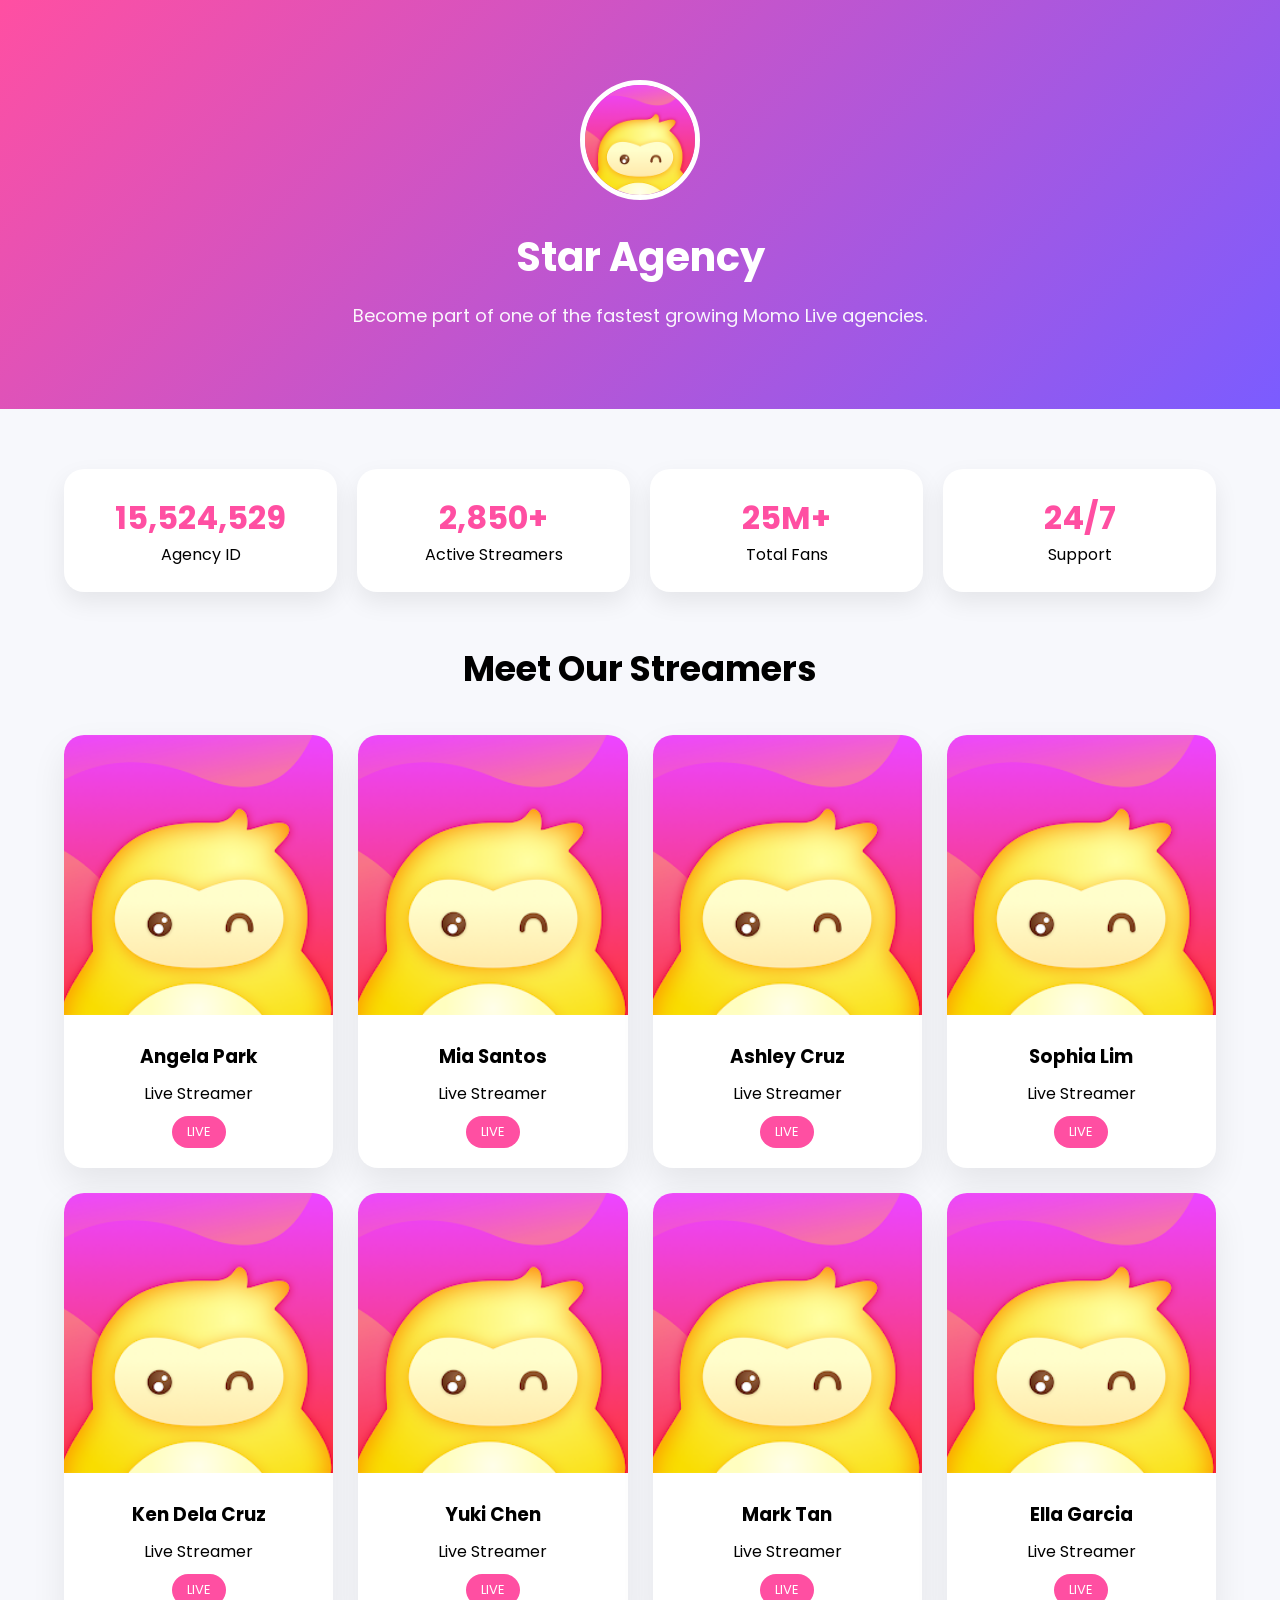
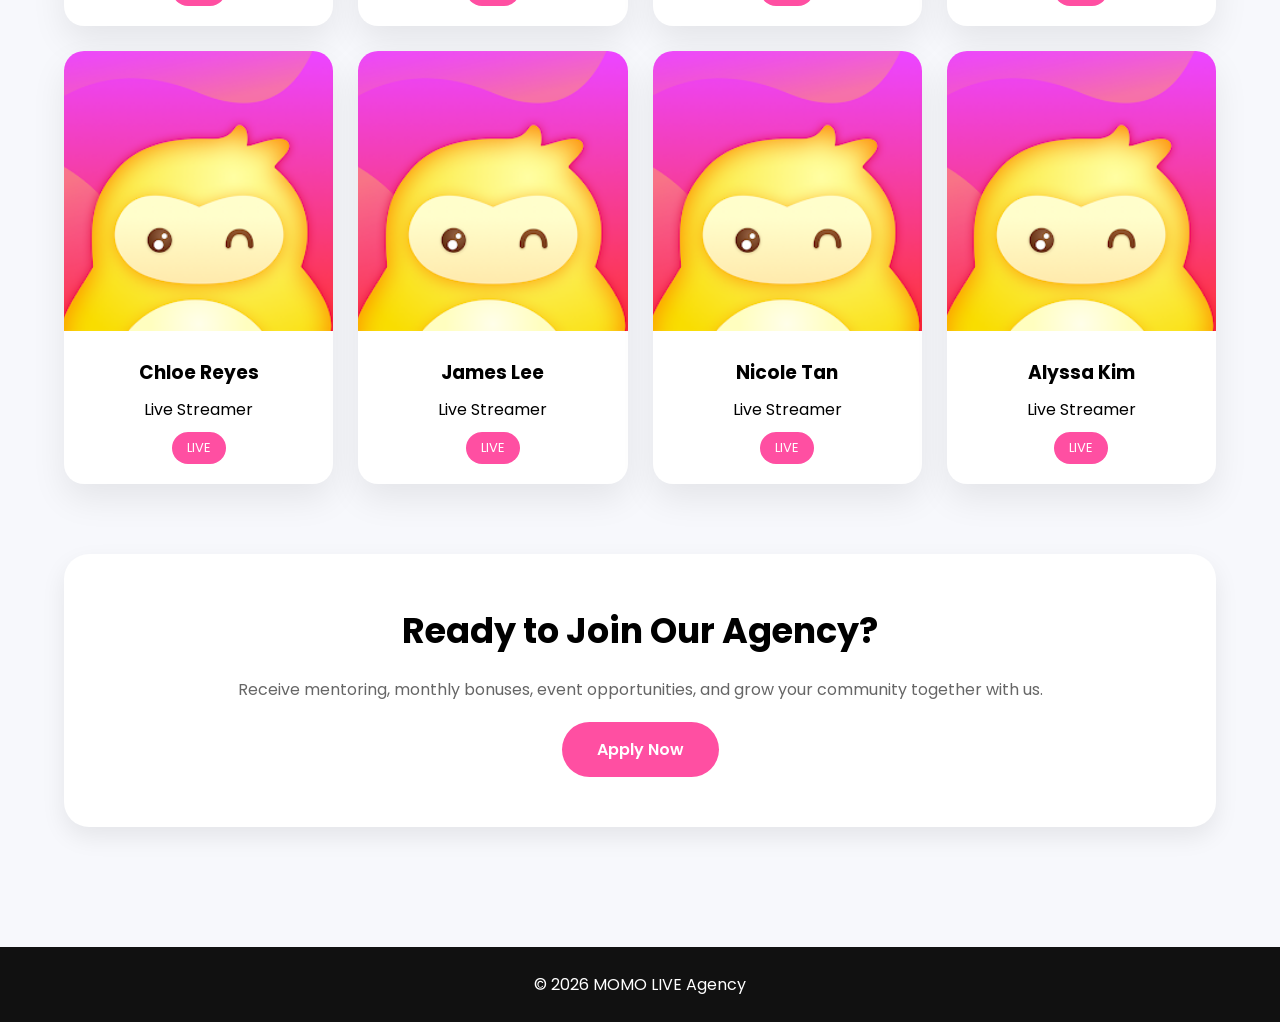
==== agency.html @ b225cd43 "added" ====
<!DOCTYPE html>
<html lang="en">

<head>

<meta charset="UTF-8">

<meta name="viewport" content="width=device-width, initial-scale=1.0">

<title>Join Our Agency</title>

<link rel="icon" href="images/momo-icon.webp">

<link href="https://fonts.googleapis.com/css2?family=Poppins:wght@300;400;500;600;700&display=swap" rel="stylesheet">

<style>

*{

margin:0;
padding:0;
box-sizing:border-box;
font-family:Poppins,sans-serif;

}

body{

background:#f7f8fc;

}

header{

background:linear-gradient(135deg,#ff4fa2,#7b5cff);

color:white;

padding:80px 20px;

text-align:center;

}

header img{

width:120px;

height:120px;

border-radius:50%;

border:5px solid white;

object-fit:cover;

margin-bottom:20px;

}

header h1{

font-size:40px;

}

header p{

margin-top:15px;

font-size:18px;

opacity:.95;

}

.container{

width:90%;

max-width:1300px;

margin:auto;

padding:60px 0;

}

.stats{

display:grid;

grid-template-columns:repeat(4,1fr);

gap:20px;

margin-bottom:50px;

}

.stat{

background:white;

padding:25px;

border-radius:20px;

text-align:center;

box-shadow:0 10px 25px rgba(0,0,0,.08);

}

.stat h2{

color:#ff4fa2;

font-size:32px;

}

.section-title{

font-size:35px;

text-align:center;

margin-bottom:40px;

}

.members{

display:grid;

grid-template-columns:repeat(auto-fit,minmax(230px,1fr));

gap:25px;

}

.member{

background:white;

border-radius:20px;

overflow:hidden;

box-shadow:0 15px 35px rgba(0,0,0,.08);

transition:.3s;

}

.member:hover{

transform:translateY(-8px);

}

.member img{

width:100%;

height:280px;

object-fit:cover;

}

.info{

padding:20px;

text-align:center;

}

.info h3{

margin-bottom:10px;

}

.badge{

display:inline-block;

padding:6px 15px;

background:#ff4fa2;

color:white;

border-radius:50px;

font-size:13px;

margin-top:10px;

}

.join{

margin-top:70px;

background:white;

padding:50px;

border-radius:25px;

box-shadow:0 10px 25px rgba(0,0,0,.08);

text-align:center;

}

.join h2{

font-size:35px;

}

.join p{

margin:20px 0;

color:#666;

}

.join a{

display:inline-block;

padding:15px 35px;

background:#ff4fa2;

color:white;

text-decoration:none;

border-radius:50px;

font-weight:600;

}

footer{

margin-top:60px;

padding:25px;

text-align:center;

background:#111;

color:white;

}

@media(max-width:768px){

.stats{

grid-template-columns:repeat(2,1fr);

}

header h1{

font-size:30px;

}

.join{

padding:30px 20px;

}

}

</style>

</head>

<body>

<header>

<img src="images/momo1.png">

<h1>Star Agency</h1>

<p>Become part of one of the fastest growing Momo Live agencies.</p>

</header>

<div class="container">

<div class="stats">

<div class="stat">

<h2>15,524,529</h2>

<p>Agency ID</p>

</div>

<div class="stat">

<h2>2,850+</h2>

<p>Active Streamers</p>

</div>

<div class="stat">

<h2>25M+</h2>

<p>Total Fans</p>

</div>

<div class="stat">

<h2>24/7</h2>

<p>Support</p>

</div>

</div>

<h2 class="section-title">

Meet Our Streamers

</h2>

<div class="members">

<script>

const names=[

"Angela Park",

"Mia Santos",

"Ashley Cruz",

"Sophia Lim",

"Ken Dela Cruz",

"Yuki Chen",

"Mark Tan",

"Ella Garcia",

"Chloe Reyes",

"James Lee",

"Nicole Tan",

"Alyssa Kim"

];

document.write(

names.map(name=>`

<div class="member">

<img src="images/momo1.png">

<div class="info">

<h3>${name}</h3>

<p>Live Streamer</p>

<span class="badge">LIVE</span>

</div>

</div>

`).join('')

);

</script>

</div>

<div class="join">

<h2>

Ready to Join Our Agency?

</h2>

<p>

Receive mentoring, monthly bonuses, event opportunities, and grow your community together with us.

</p>

<a href="index.html">

Apply Now

</a>

</div>

</div>

<footer>

© 2026 MOMO LIVE Agency

</footer>

</body>

</html>
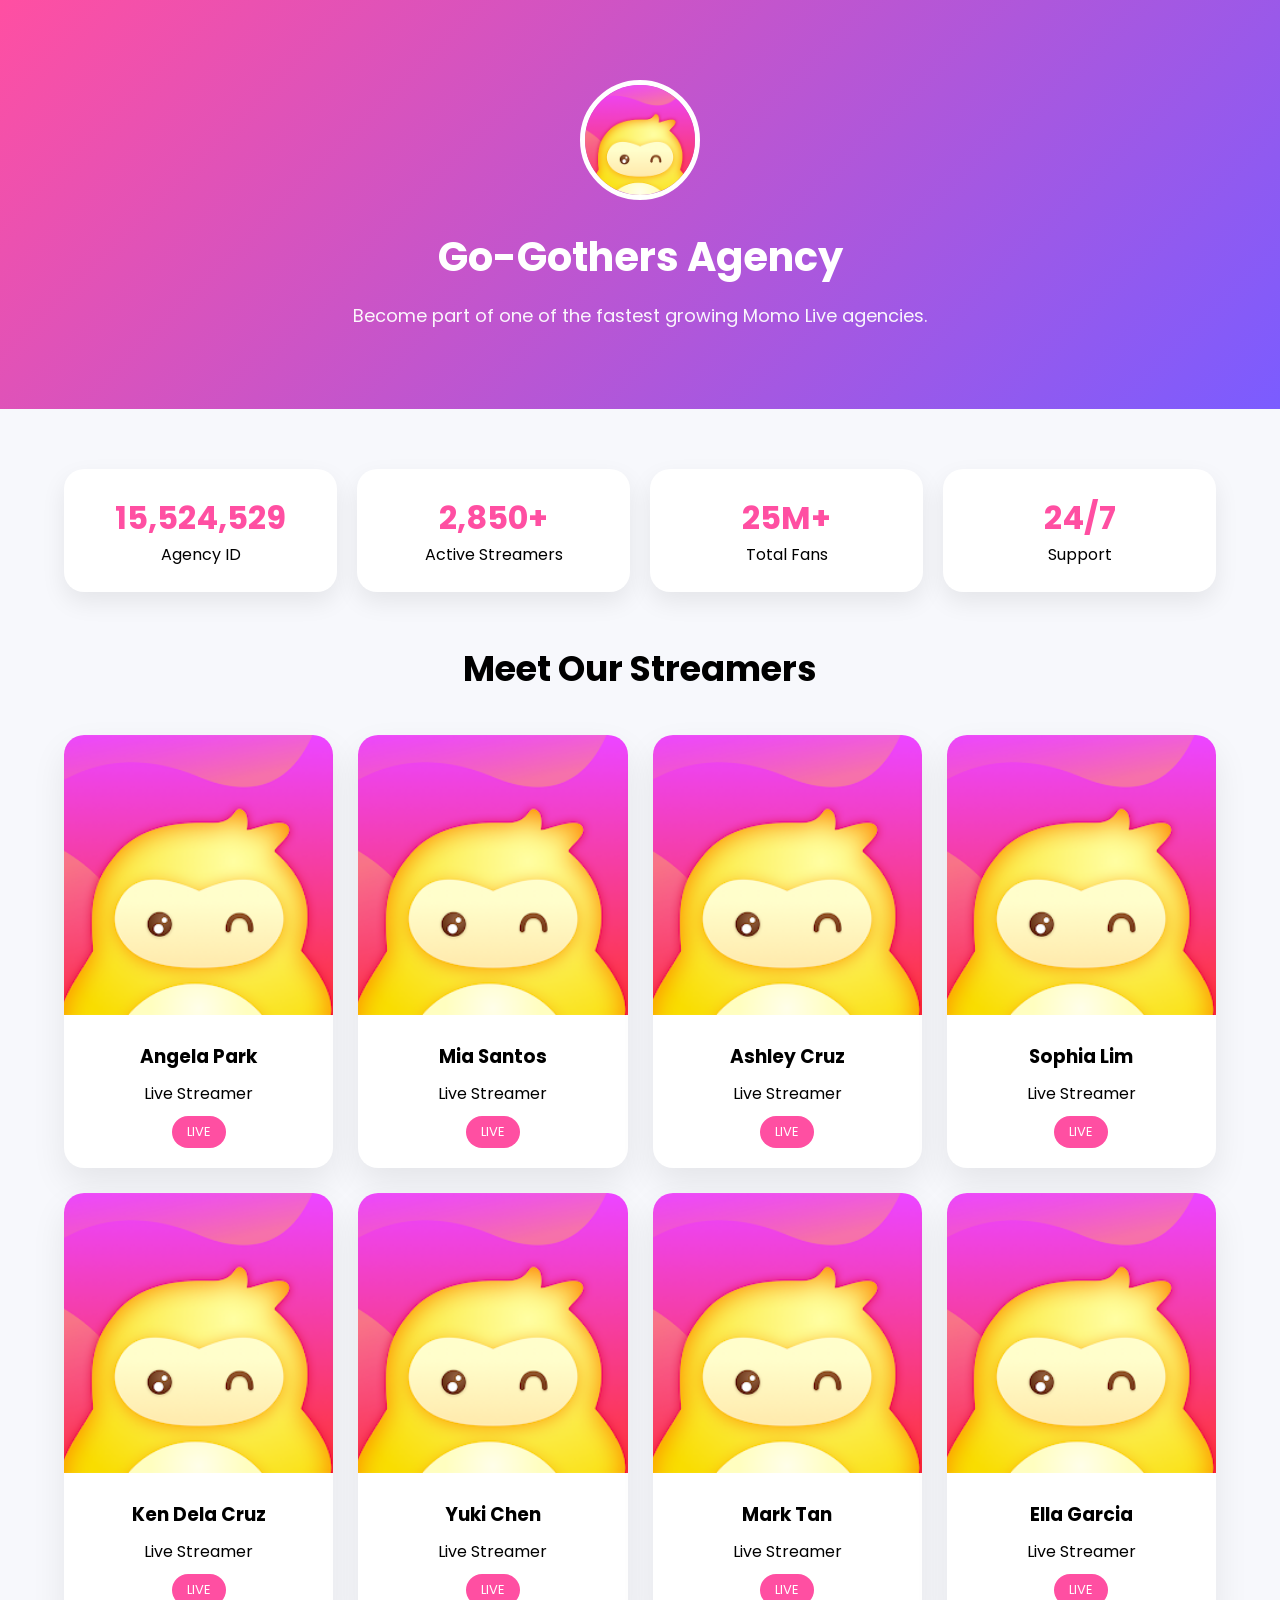
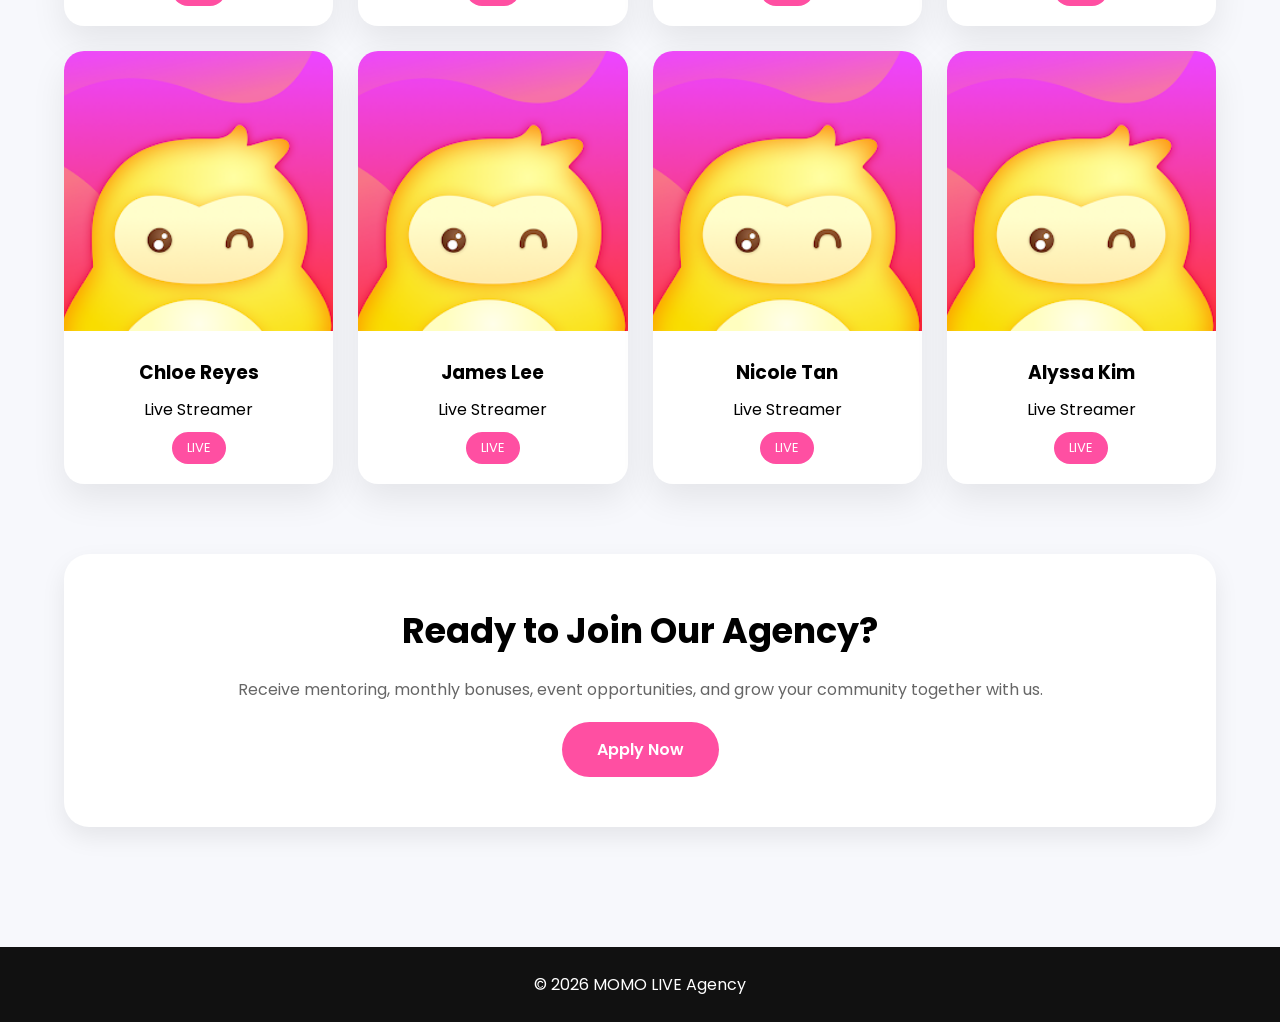
==== commit 48edbebb: "fixed" ====
--- a/agency.html
+++ b/agency.html
@@ -9,284 +9,10 @@
 
 <title>Join Our Agency</title>
 
-<link rel="icon" href="images/momo-icon.webp">
+<link href="https://fonts.googleapis.com/css2?family=Poppins:wght@300;400;500;600;700&display=swap" rel="stylesheet">
+<link rel="icon" type="image/webp" href="images/momo-icon.webp">
+<link rel="stylesheet" href="css/agency.css">
 
-<link href="https://fonts.googleapis.com/css2?family=Poppins:wght@300;400;500;600;700&display=swap" rel="stylesheet">
-
-<style>
-
-*{
-
-margin:0;
-padding:0;
-box-sizing:border-box;
-font-family:Poppins,sans-serif;
-
-}
-
-body{
-
-background:#f7f8fc;
-
-}
-
-header{
-
-background:linear-gradient(135deg,#ff4fa2,#7b5cff);
-
-color:white;
-
-padding:80px 20px;
-
-text-align:center;
-
-}
-
-header img{
-
-width:120px;
-
-height:120px;
-
-border-radius:50%;
-
-border:5px solid white;
-
-object-fit:cover;
-
-margin-bottom:20px;
-
-}
-
-header h1{
-
-font-size:40px;
-
-}
-
-header p{
-
-margin-top:15px;
-
-font-size:18px;
-
-opacity:.95;
-
-}
-
-.container{
-
-width:90%;
-
-max-width:1300px;
-
-margin:auto;
-
-padding:60px 0;
-
-}
-
-.stats{
-
-display:grid;
-
-grid-template-columns:repeat(4,1fr);
-
-gap:20px;
-
-margin-bottom:50px;
-
-}
-
-.stat{
-
-background:white;
-
-padding:25px;
-
-border-radius:20px;
-
-text-align:center;
-
-box-shadow:0 10px 25px rgba(0,0,0,.08);
-
-}
-
-.stat h2{
-
-color:#ff4fa2;
-
-font-size:32px;
-
-}
-
-.section-title{
-
-font-size:35px;
-
-text-align:center;
-
-margin-bottom:40px;
-
-}
-
-.members{
-
-display:grid;
-
-grid-template-columns:repeat(auto-fit,minmax(230px,1fr));
-
-gap:25px;
-
-}
-
-.member{
-
-background:white;
-
-border-radius:20px;
-
-overflow:hidden;
-
-box-shadow:0 15px 35px rgba(0,0,0,.08);
-
-transition:.3s;
-
-}
-
-.member:hover{
-
-transform:translateY(-8px);
-
-}
-
-.member img{
-
-width:100%;
-
-height:280px;
-
-object-fit:cover;
-
-}
-
-.info{
-
-padding:20px;
-
-text-align:center;
-
-}
-
-.info h3{
-
-margin-bottom:10px;
-
-}
-
-.badge{
-
-display:inline-block;
-
-padding:6px 15px;
-
-background:#ff4fa2;
-
-color:white;
-
-border-radius:50px;
-
-font-size:13px;
-
-margin-top:10px;
-
-}
-
-.join{
-
-margin-top:70px;
-
-background:white;
-
-padding:50px;
-
-border-radius:25px;
-
-box-shadow:0 10px 25px rgba(0,0,0,.08);
-
-text-align:center;
-
-}
-
-.join h2{
-
-font-size:35px;
-
-}
-
-.join p{
-
-margin:20px 0;
-
-color:#666;
-
-}
-
-.join a{
-
-display:inline-block;
-
-padding:15px 35px;
-
-background:#ff4fa2;
-
-color:white;
-
-text-decoration:none;
-
-border-radius:50px;
-
-font-weight:600;
-
-}
-
-footer{
-
-margin-top:60px;
-
-padding:25px;
-
-text-align:center;
-
-background:#111;
-
-color:white;
-
-}
-
-@media(max-width:768px){
-
-.stats{
-
-grid-template-columns:repeat(2,1fr);
-
-}
-
-header h1{
-
-font-size:30px;
-
-}
-
-.join{
-
-padding:30px 20px;
-
-}
-
-}
-
-</style>
 
 </head>
 
@@ -296,7 +22,7 @@
 
 <img src="images/momo1.png">
 
-<h1>Star Agency</h1>
+<h1>Go-Gothers  Agency</h1>
 
 <p>Become part of one of the fastest growing Momo Live agencies.</p>
 
--- a/css/agency.css
+++ b/css/agency.css
@@ -0,0 +1,503 @@
+*{
+
+margin:0;
+padding:0;
+box-sizing:border-box;
+font-family:Poppins,sans-serif;
+
+}
+
+body{
+
+background:#f7f8fc;
+
+}
+
+header{
+
+background:linear-gradient(135deg,#ff4fa2,#7b5cff);
+
+color:white;
+
+padding:80px 20px;
+
+text-align:center;
+
+}
+
+header img{
+
+width:120px;
+
+height:120px;
+
+border-radius:50%;
+
+border:5px solid white;
+
+object-fit:cover;
+
+margin-bottom:20px;
+
+}
+
+header h1{
+
+font-size:40px;
+
+}
+
+header p{
+
+margin-top:15px;
+
+font-size:18px;
+
+opacity:.95;
+
+}
+
+.container{
+
+width:90%;
+
+max-width:1300px;
+
+margin:auto;
+
+padding:60px 0;
+
+}
+
+.stats{
+
+display:grid;
+
+grid-template-columns:repeat(4,1fr);
+
+gap:20px;
+
+margin-bottom:50px;
+
+}
+
+.stat{
+
+background:white;
+
+padding:25px;
+
+border-radius:20px;
+
+text-align:center;
+
+box-shadow:0 10px 25px rgba(0,0,0,.08);
+
+}
+
+.stat h2{
+
+color:#ff4fa2;
+
+font-size:32px;
+
+}
+
+.section-title{
+
+font-size:35px;
+
+text-align:center;
+
+margin-bottom:40px;
+
+}
+
+.members{
+
+display:grid;
+
+grid-template-columns:repeat(auto-fit,minmax(230px,1fr));
+
+gap:25px;
+
+}
+
+.member{
+
+background:white;
+
+border-radius:20px;
+
+overflow:hidden;
+
+box-shadow:0 15px 35px rgba(0,0,0,.08);
+
+transition:.3s;
+
+}
+
+.member:hover{
+
+transform:translateY(-8px);
+
+}
+
+.member img{
+
+width:100%;
+
+height:280px;
+
+object-fit:cover;
+
+}
+
+.info{
+
+padding:20px;
+
+text-align:center;
+
+}
+
+.info h3{
+
+margin-bottom:10px;
+
+}
+
+.badge{
+
+display:inline-block;
+
+padding:6px 15px;
+
+background:#ff4fa2;
+
+color:white;
+
+border-radius:50px;
+
+font-size:13px;
+
+margin-top:10px;
+
+}
+
+.join{
+
+margin-top:70px;
+
+background:white;
+
+padding:50px;
+
+border-radius:25px;
+
+box-shadow:0 10px 25px rgba(0,0,0,.08);
+
+text-align:center;
+
+}
+
+.join h2{
+
+font-size:35px;
+
+}
+
+.join p{
+
+margin:20px 0;
+
+color:#666;
+
+}
+
+.join a{
+
+display:inline-block;
+
+padding:15px 35px;
+
+background:#ff4fa2;
+
+color:white;
+
+text-decoration:none;
+
+border-radius:50px;
+
+font-weight:600;
+
+}
+
+footer{
+
+margin-top:60px;
+
+padding:25px;
+
+text-align:center;
+
+background:#111;
+
+color:white;
+
+}
+
+@media (max-width:768px){
+
+/* Header */
+
+header{
+
+padding:60px 20px;
+
+}
+
+header img{
+
+width:90px;
+
+height:90px;
+
+}
+
+header h1{
+
+font-size:28px;
+
+}
+
+header p{
+
+font-size:15px;
+
+line-height:1.6;
+
+}
+
+/* Container */
+
+.container{
+
+width:95%;
+
+padding:40px 0;
+
+}
+
+/* Statistics */
+
+.stats{
+
+grid-template-columns:repeat(2,1fr);
+
+gap:15px;
+
+}
+
+.stat{
+
+padding:20px 10px;
+
+}
+
+.stat h2{
+
+font-size:24px;
+
+}
+
+.stat p{
+
+font-size:14px;
+
+}
+
+/* Section Title */
+
+.section-title{
+
+font-size:28px;
+
+margin-bottom:30px;
+
+}
+
+/* Members */
+
+.members{
+
+grid-template-columns:1fr;
+
+gap:20px;
+
+}
+
+/* Member Card */
+
+.member{
+
+display:flex;
+
+align-items:center;
+
+padding:15px;
+
+border-radius:18px;
+
+overflow:visible;
+
+}
+
+.member img{
+
+width:90px;
+
+height:90px;
+
+border-radius:15px;
+
+object-fit:cover;
+
+flex-shrink:0;
+
+}
+
+.info{
+
+padding:0 0 0 18px;
+
+text-align:left;
+
+}
+
+.info h3{
+
+font-size:18px;
+
+margin-bottom:6px;
+
+}
+
+.info p{
+
+font-size:14px;
+
+margin-bottom:10px;
+
+}
+
+.badge{
+
+padding:5px 12px;
+
+font-size:12px;
+
+}
+
+/* Join Section */
+
+.join{
+
+padding:35px 20px;
+
+margin-top:50px;
+
+}
+
+.join h2{
+
+font-size:28px;
+
+}
+
+.join p{
+
+font-size:15px;
+
+line-height:1.8;
+
+}
+
+.join a{
+
+display:block;
+
+width:100%;
+
+padding:16px;
+
+font-size:16px;
+
+}
+
+/* Footer */
+
+footer{
+
+font-size:14px;
+
+padding:20px;
+
+}
+
+}
+
+
+@media (max-width:480px){
+
+.stats{
+
+grid-template-columns:1fr;
+
+}
+
+.member{
+
+flex-direction:column;
+
+text-align:center;
+
+}
+
+.member img{
+
+width:120px;
+
+height:120px;
+
+margin-bottom:15px;
+
+}
+
+.info{
+
+padding:0;
+
+text-align:center;
+
+}
+
+header h1{
+
+font-size:24px;
+
+}
+
+.section-title{
+
+font-size:24px;
+
+}
+
+.join h2{
+
+font-size:24px;
+
+}
+
+}
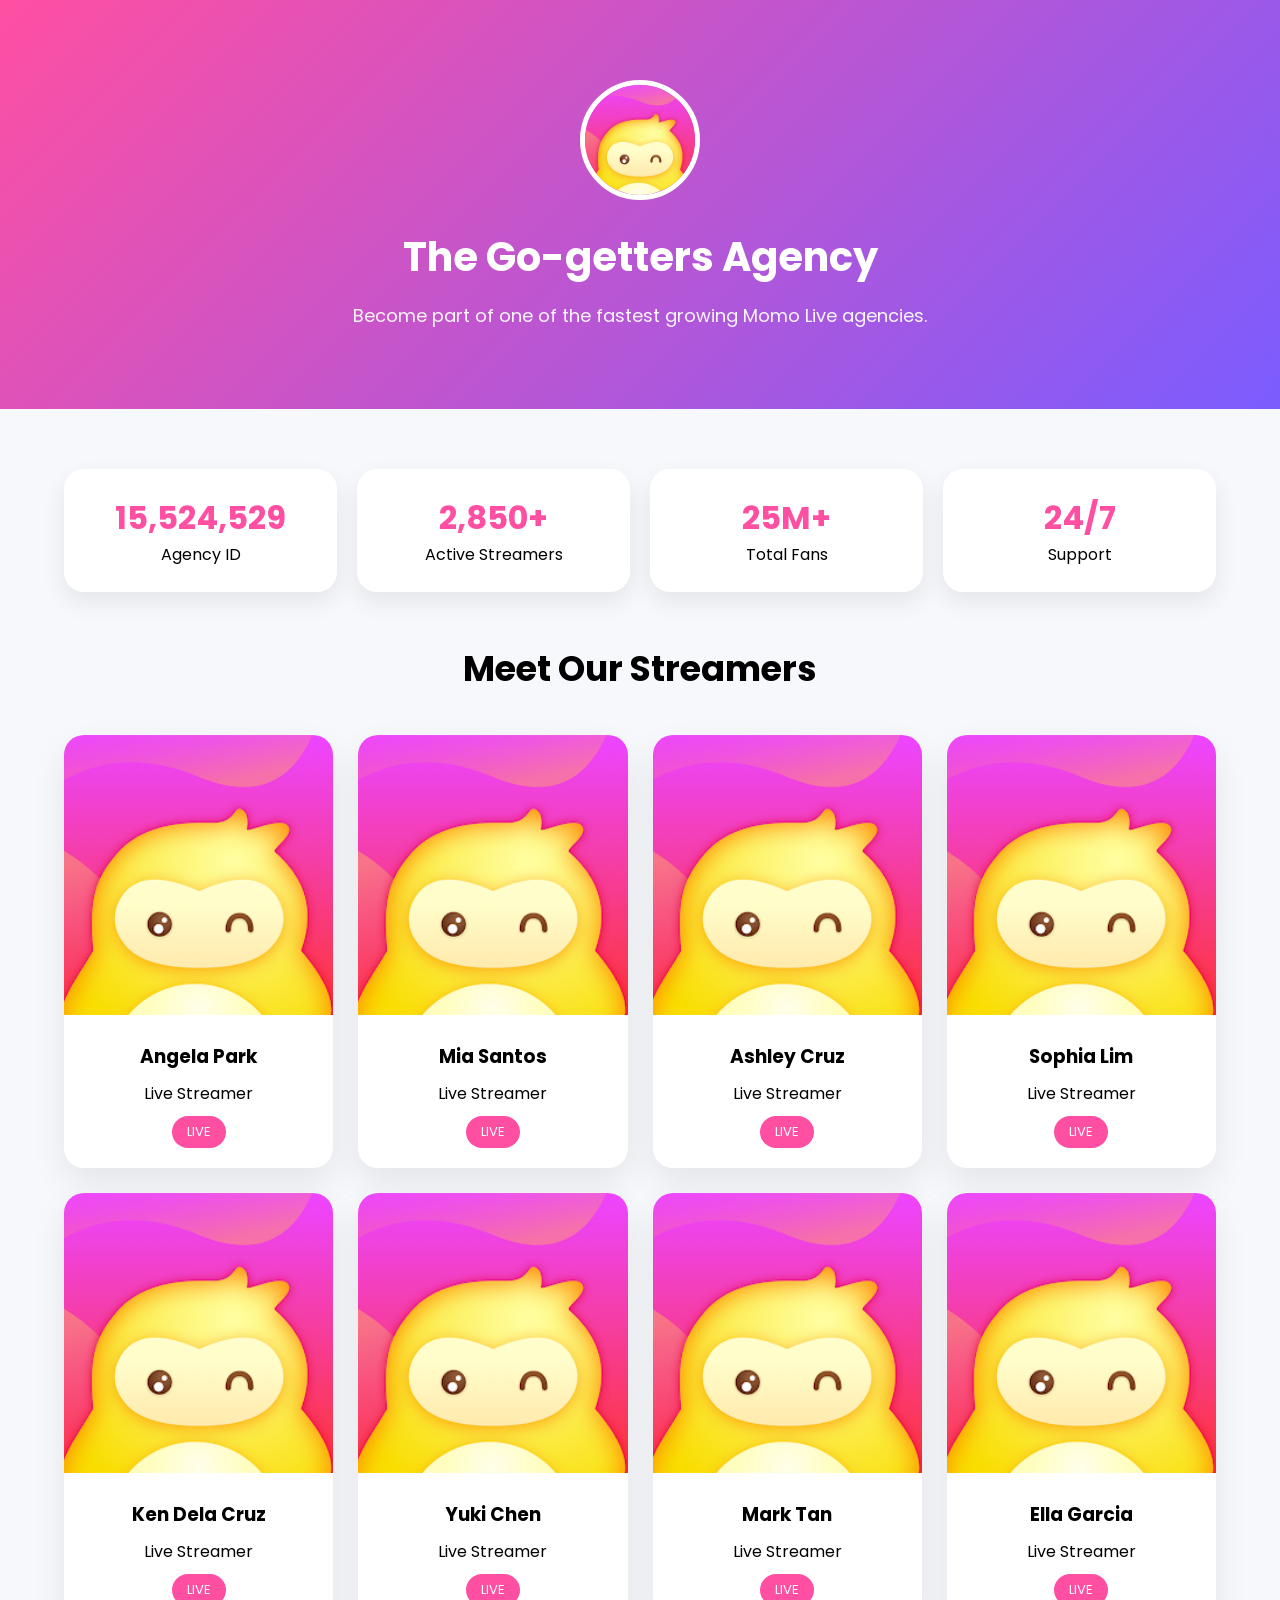
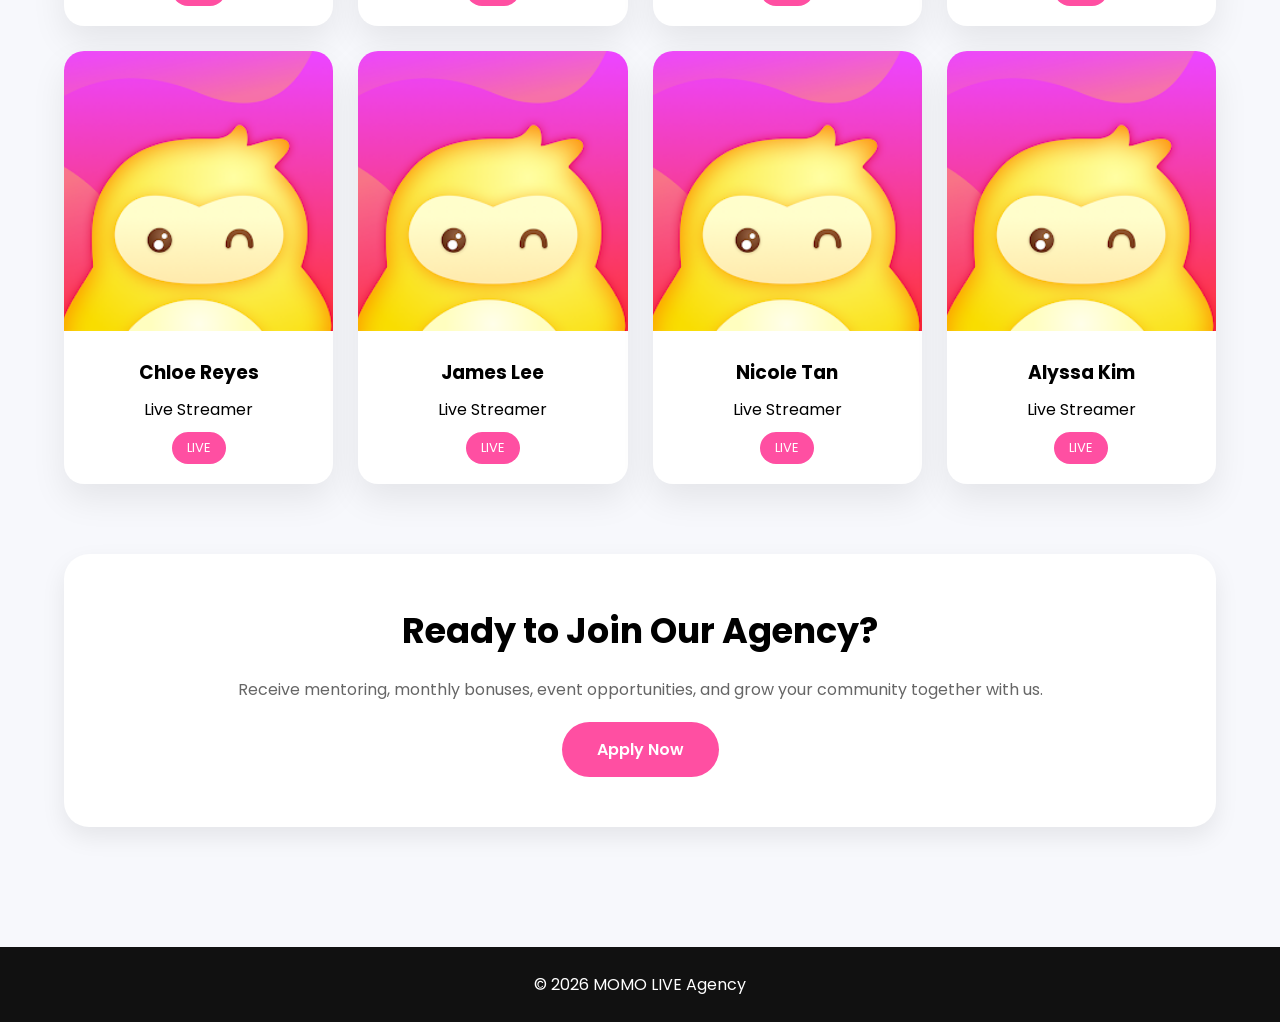
==== commit fbf2fb5e: "added" ====
--- a/agency.html
+++ b/agency.html
@@ -22,7 +22,7 @@
 
 <img src="images/momo1.png">
 
-<h1>Go-Gothers  Agency</h1>
+<h1>The Go-getters Agency</h1>
 
 <p>Become part of one of the fastest growing Momo Live agencies.</p>
 
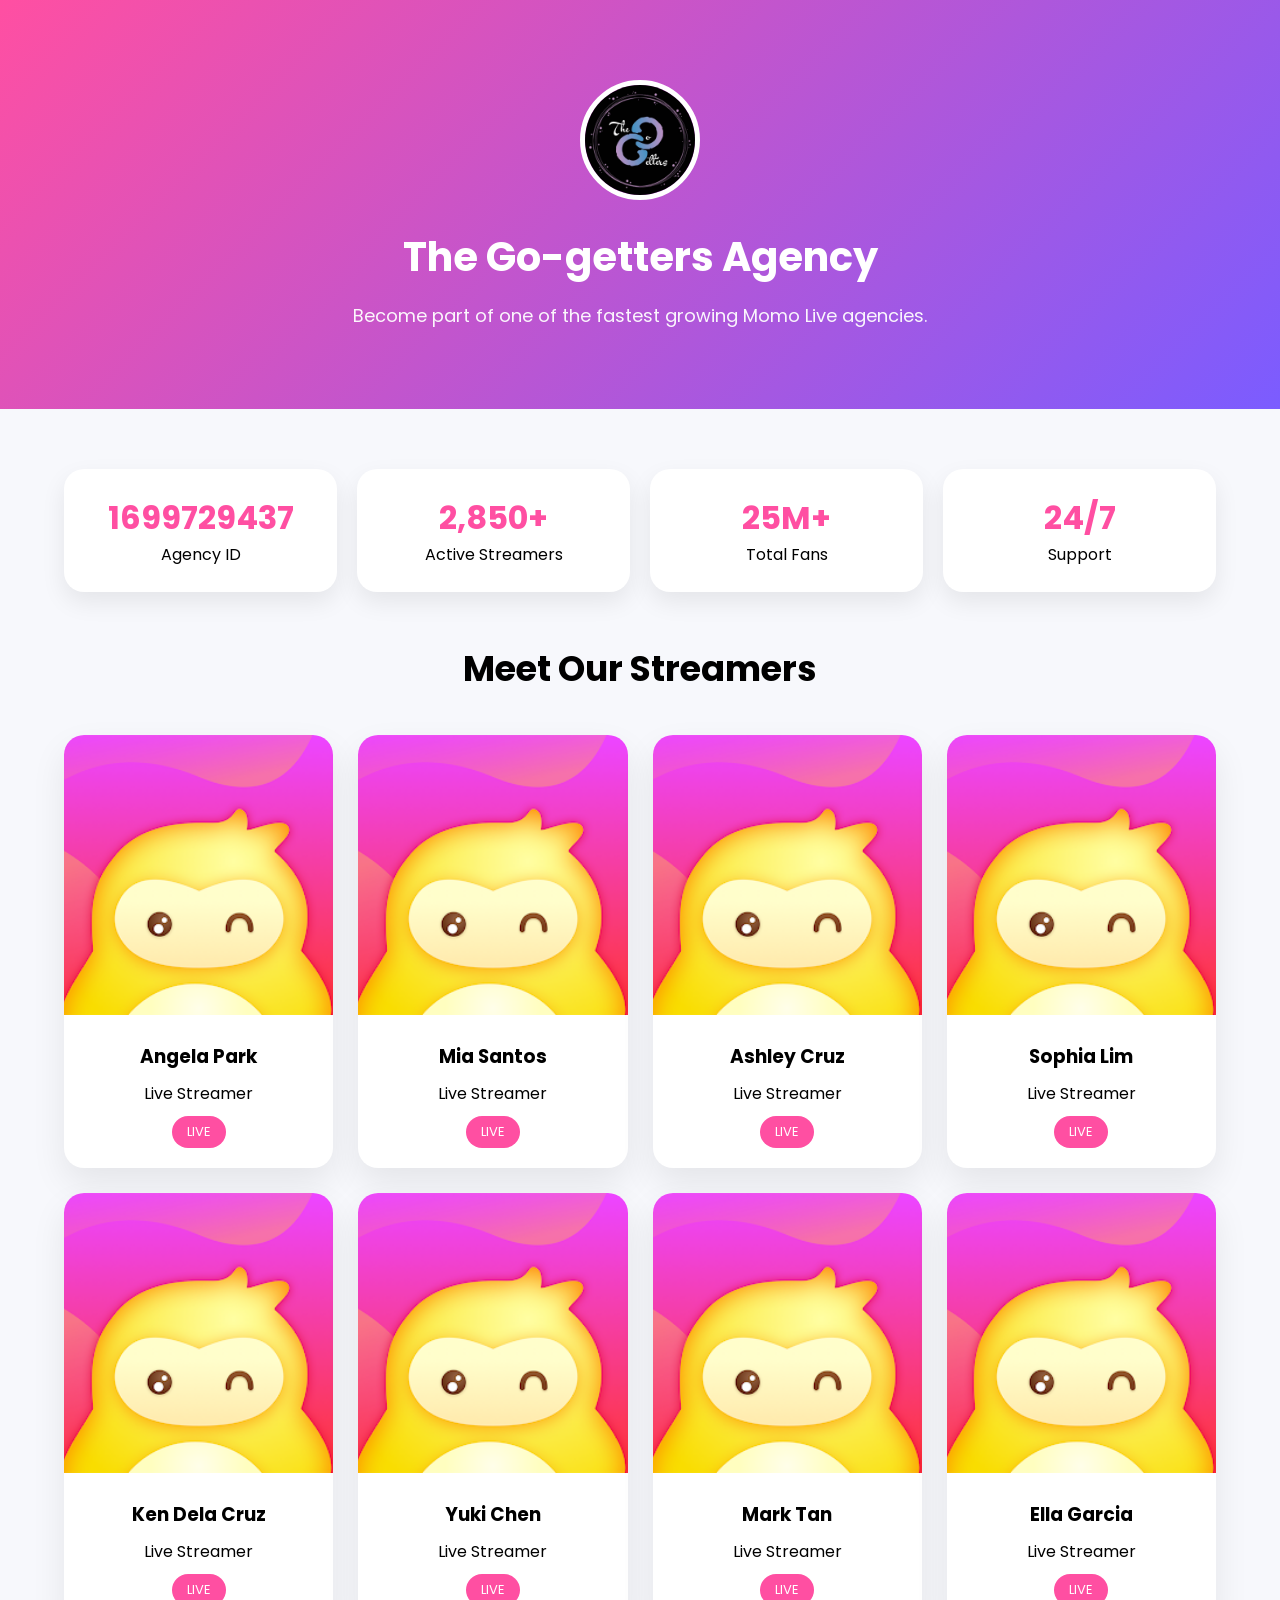
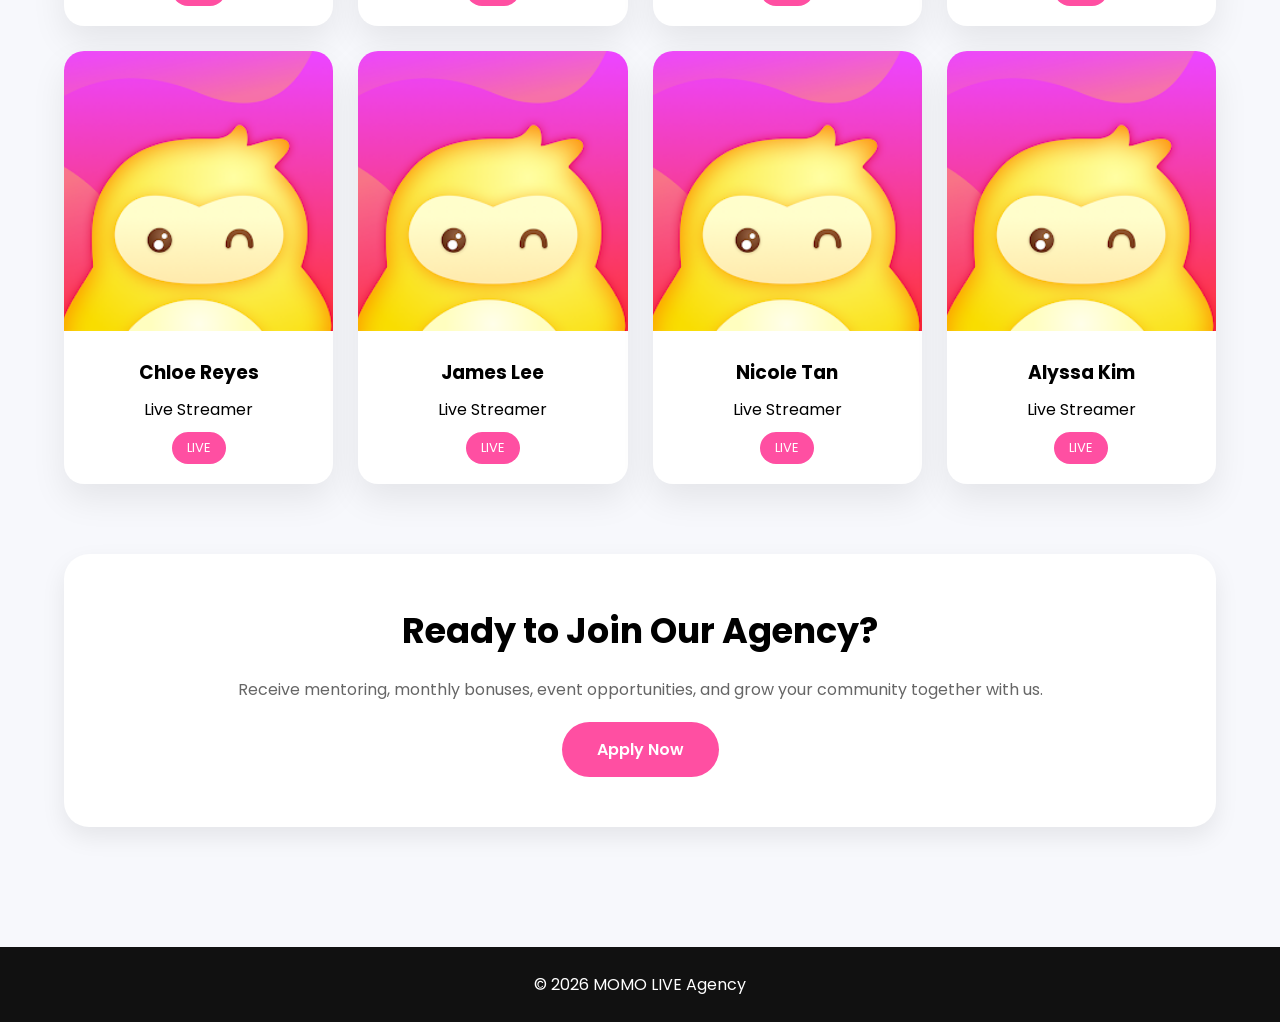
==== commit b8c2a8e8: "update logo" ====
--- a/agency.html
+++ b/agency.html
@@ -20,7 +20,7 @@
 
 <header>
 
-<img src="images/momo1.png">
+<img src="images/ggfam-icon.jpg">
 
 <h1>The Go-getters Agency</h1>
 
@@ -34,7 +34,7 @@
 
 <div class="stat">
 
-<h2>15,524,529</h2>
+<h2>1699729437</h2>
 
 <p>Agency ID</p>
 
@@ -162,6 +162,11 @@
 
 </footer>
 
+<script>
+if (localStorage.getItem("theme") === "dark") {
+    document.body.classList.add("dark");
+}
+</script>
 </body>
 
 </html>
--- a/css/agency.css
+++ b/css/agency.css
@@ -500,4 +500,30 @@
 
 }
 
+}
+
+/* dark mood */
+body.dark{
+    background:#121212;
+    color:#fff;
+}
+
+body.dark header{
+    background:linear-gradient(135deg,#1d1d1d,#2a2a2a);
+}
+
+body.dark .stat,
+body.dark .member,
+body.dark .join{
+    background:#1f1f1f;
+    color:white;
+    border:1px solid #333;
+}
+
+body.dark p{
+    color:#d0d0d0;
+}
+
+body.dark footer{
+    background:#090909;
 }
